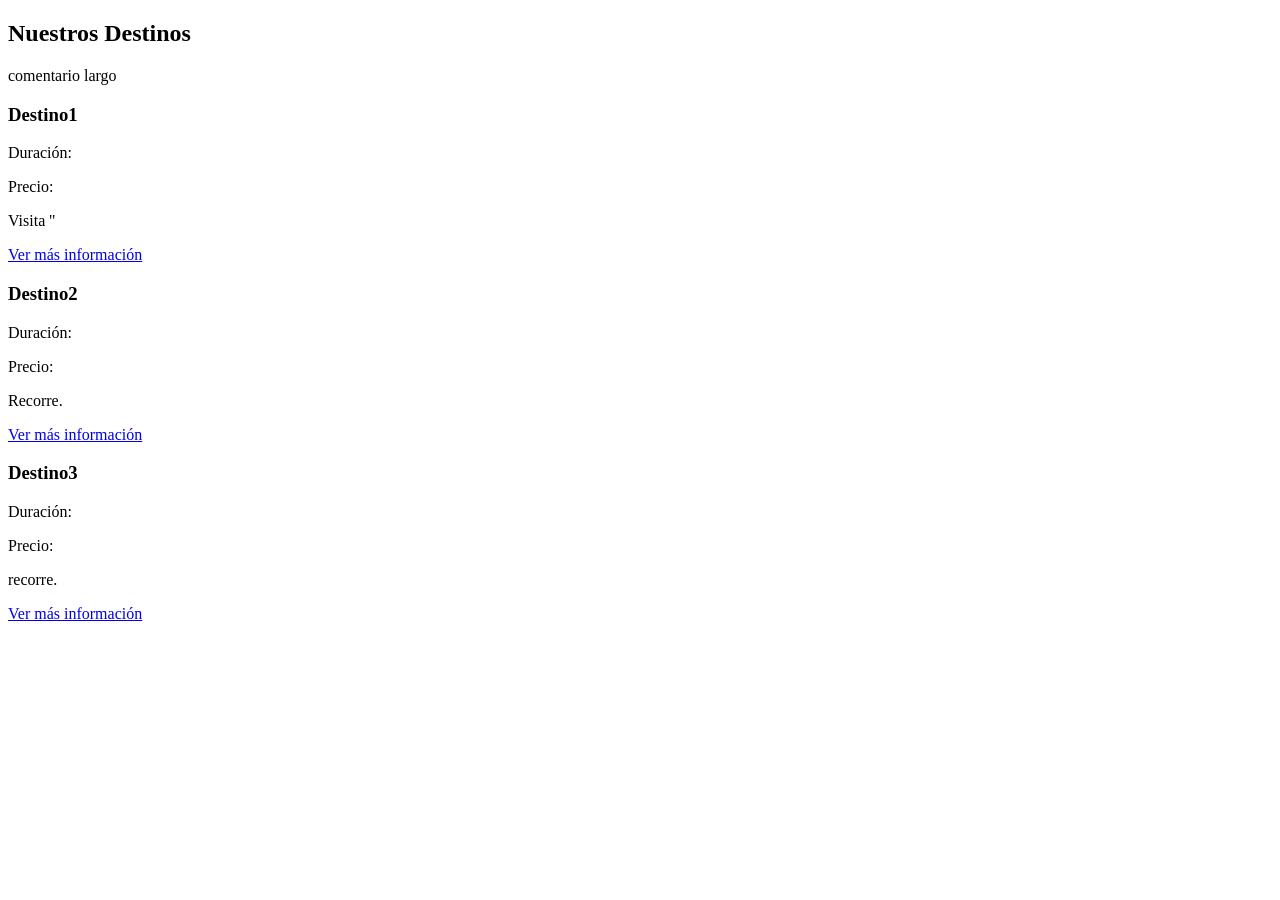
==== destinos.html @ 928f461d "Plantillas" ====
<!DOCTYPE html>
<html lang="es">
<head>
  <meta charset="UTF-8" />
  <meta name="viewport" content="width=device-width, initial-scale=1.0" />
  <title>Destinos - Viajes Horizonte</title>
  <link rel="stylesheet" href="estilos.css" />
</head>

<body>

<!--<header>
<nav>
      <ul>
        <li><a href="index.html">Inicio</a></li>
        <li><a href="destinos.html">Destinos</a></li>
        <li><a href="servicios.html">Servicios</a></li>
      </ul>
    </nav>
  </header> -->

  <main>
    <h2>Nuestros Destinos</h2>
    <p>comentario largo </p>

    <section>
      <h3>Destino1</h3>
      <p>Duración: </p>
      <p>Precio: </p>
      <p>Visita ''</p>
      <a href="#">Ver más información</a>
    </section>

    <section>
      <h3>Destino2</h3>
      <p>Duración:</p>
      <p>Precio: </p>
      <p>Recorre.</p>
      <a href="#">Ver más información</a>
    </section>

    <section>
      <h3>Destino3</h3>
      <p>Duración: </p>
      <p>Precio: </p>
      <p>recorre.</p>
      <a href="#">Ver más información</a>
    </section>

  </main>

</body>
</html>
---- estilos.css ----
/* ================================================================
   estilos.css — Hoja de estilos compartida del proyecto
   ================================================================
   INSTRUCCIONES:
   - Este fichero es COMÚN a todas las páginas del proyecto.
   - Todos los miembros del equipo añadirán sus estilos aquí.
   - Marcad cada sección con comentarios para tener un código organizado. 
   Por ejemplo como sigue a continuación, pero se puede modificar para adaptarse
   a vuestras necesidades
   ================================================================ */
/* ----------------------------------------------------------------
   1. ESTILOS GENERALES
   ---------------------------------------------------------------- */

/* TODO: Añadir estilos generales (fuente, colores base, márgenes...) */


/* ----------------------------------------------------------------
   2. CABECERA Y NAVEGACIÓN 
   ---------------------------------------------------------------- */

/* ----------------------------------------------------------------
   3. PIE DE PÁGINA (footer)
   ---------------------------------------------------------------- */


/* ----------------------------------------------------------------
   6. ESTILOS ESPECÍFICOS DE CADA PÁGINA
      (añadir una subsección por cada página del equipo)
   ---------------------------------------------------------------- */

/* --- Página: index.html --- */


/* --- Página: xxxxxx.html --- */


/* --- Página:  xxxxxx.html --- */
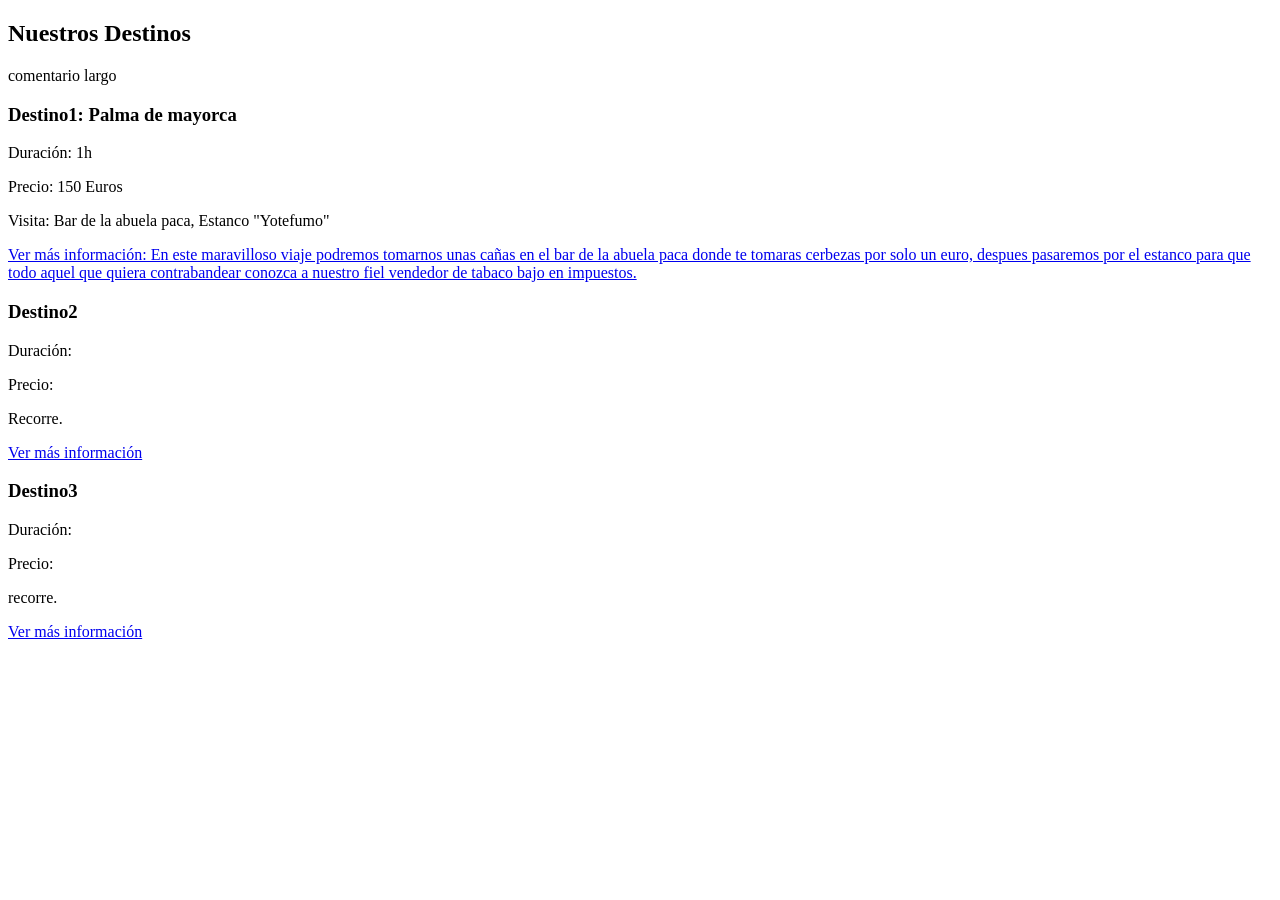
==== commit 333e0791: "destinos uno" ====
--- a/destinos.html
+++ b/destinos.html
@@ -24,11 +24,14 @@
     <p>comentario largo </p>
 
     <section>
-      <h3>Destino1</h3>
-      <p>Duración: </p>
-      <p>Precio: </p>
-      <p>Visita ''</p>
-      <a href="#">Ver más información</a>
+      <h3>Destino1: Palma de mayorca</h3>
+      <p>Duración: 1h </p>
+      <p>Precio: 150 Euros </p>
+      <p>Visita: Bar de la abuela paca, Estanco "Yotefumo"</p>
+      <a href="#">Ver más información: En este maravilloso viaje podremos tomarnos unas cañas en el bar de 
+        la abuela paca donde te tomaras cerbezas por solo un euro, despues pasaremos por el estanco para que todo
+        aquel que quiera contrabandear conozca a nuestro fiel vendedor de tabaco bajo en impuestos.
+      </a>
     </section>
 
     <section>
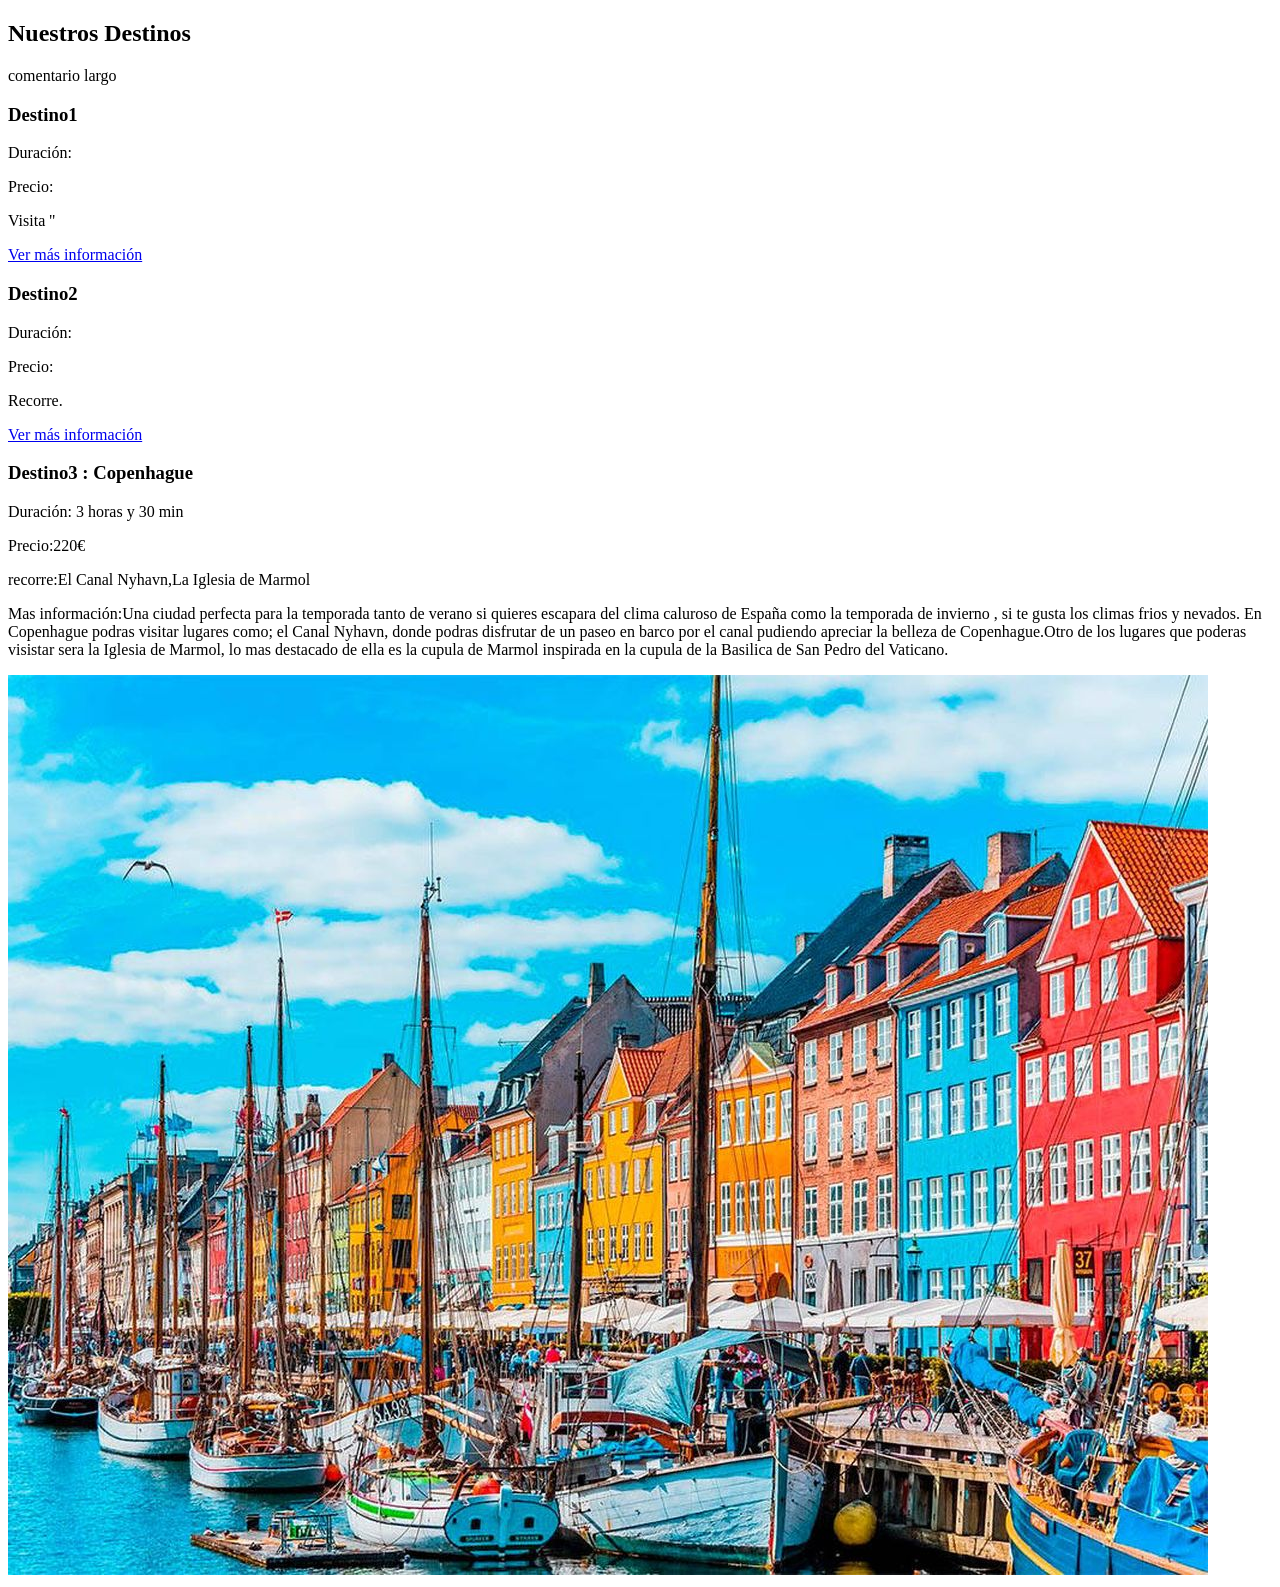
==== commit 9842f523: "Añadimos al 3 destino toda la informacion, mas añadimos una imagen " destino3"" ====
--- a/destinos.html
+++ b/destinos.html
@@ -24,14 +24,11 @@
     <p>comentario largo </p>
 
     <section>
-      <h3>Destino1: Palma de mayorca</h3>
-      <p>Duración: 1h </p>
-      <p>Precio: 150 Euros </p>
-      <p>Visita: Bar de la abuela paca, Estanco "Yotefumo"</p>
-      <a href="#">Ver más información: En este maravilloso viaje podremos tomarnos unas cañas en el bar de 
-        la abuela paca donde te tomaras cerbezas por solo un euro, despues pasaremos por el estanco para que todo
-        aquel que quiera contrabandear conozca a nuestro fiel vendedor de tabaco bajo en impuestos.
-      </a>
+      <h3>Destino1</h3>
+      <p>Duración: </p>
+      <p>Precio: </p>
+      <p>Visita ''</p>
+      <a href="#">Ver más información</a>
     </section>
 
     <section>
@@ -43,11 +40,17 @@
     </section>
 
     <section>
-      <h3>Destino3</h3>
-      <p>Duración: </p>
-      <p>Precio: </p>
-      <p>recorre.</p>
-      <a href="#">Ver más información</a>
+      <h3>Destino3 : Copenhague</h3>
+      <p>Duración: 3 horas y 30 min </p>
+      <p>Precio:220€ </p>
+      <p>recorre:El Canal Nyhavn,La Iglesia de Marmol </p>
+      <p>Mas información:Una ciudad perfecta para  la temporada tanto de verano  si quieres escapara 
+        del clima caluroso de España como la temporada de invierno , si te gusta los climas frios y nevados.
+        En Copenhague podras visitar lugares como; el Canal Nyhavn, donde podras disfrutar de un paseo en barco por el canal pudiendo apreciar
+        la belleza de Copenhague.Otro de los lugares que poderas visistar sera la Iglesia de Marmol, lo mas destacado de ella es la cupula de Marmol inspirada
+        en la cupula de la Basilica de San Pedro del Vaticano. 
+      </p>
+      <img src="destino3.jpg" alt="Copenhague">
     </section>
 
   </main>
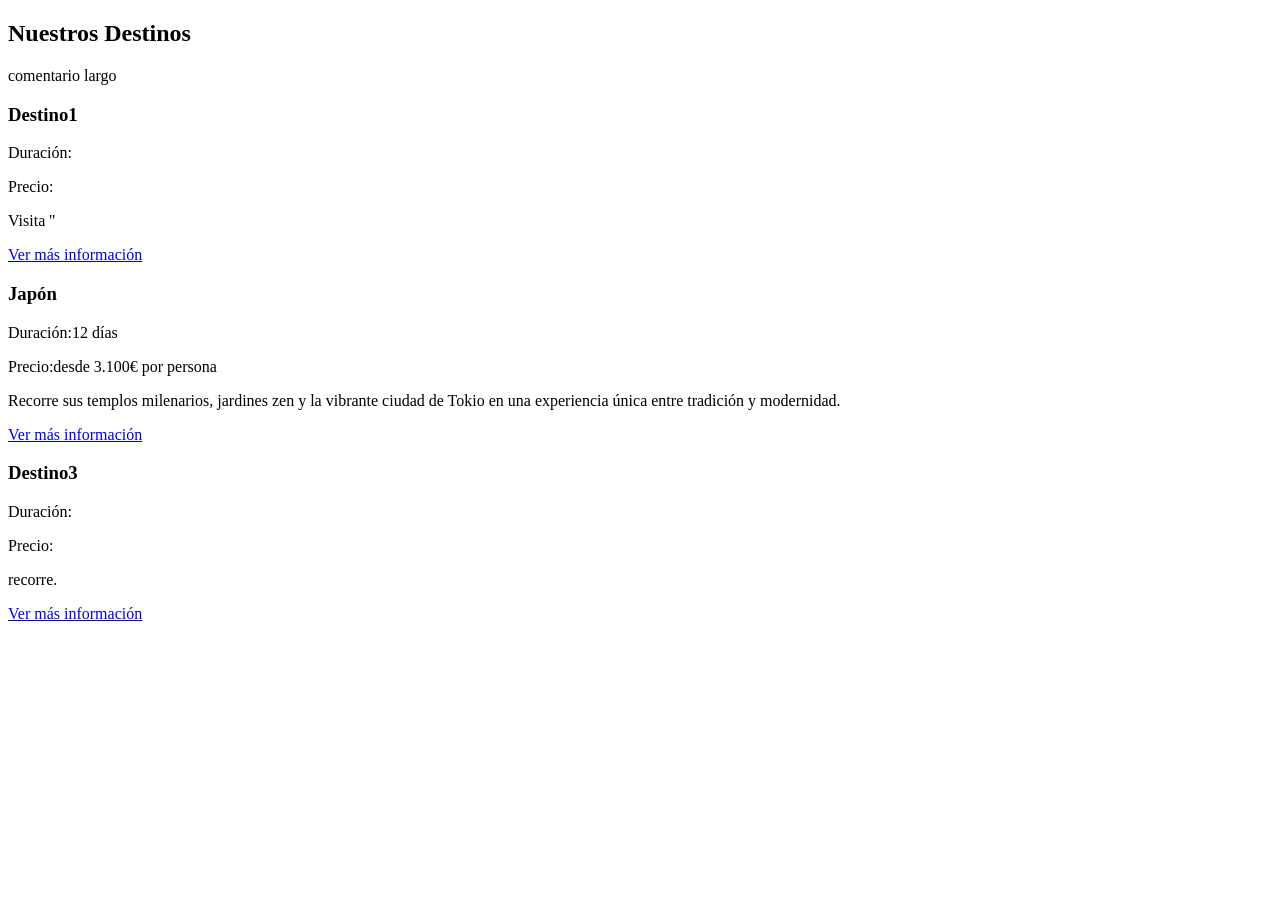
==== commit 5fa9412e: "Añado información del destino2(Japón)" ====
--- a/destinos.html
+++ b/destinos.html
@@ -32,25 +32,19 @@
     </section>
 
     <section>
-      <h3>Destino2</h3>
-      <p>Duración:</p>
-      <p>Precio: </p>
-      <p>Recorre.</p>
+      <h3>Japón</h3>
+      <p>Duración:12 días</p>
+      <p>Precio:desde 3.100€ por persona </p>
+      <p>Recorre sus templos milenarios, jardines zen y la vibrante ciudad de Tokio en una experiencia única entre tradición y modernidad.</p>
       <a href="#">Ver más información</a>
     </section>
 
     <section>
-      <h3>Destino3 : Copenhague</h3>
-      <p>Duración: 3 horas y 30 min </p>
-      <p>Precio:220€ </p>
-      <p>recorre:El Canal Nyhavn,La Iglesia de Marmol </p>
-      <p>Mas información:Una ciudad perfecta para  la temporada tanto de verano  si quieres escapara 
-        del clima caluroso de España como la temporada de invierno , si te gusta los climas frios y nevados.
-        En Copenhague podras visitar lugares como; el Canal Nyhavn, donde podras disfrutar de un paseo en barco por el canal pudiendo apreciar
-        la belleza de Copenhague.Otro de los lugares que poderas visistar sera la Iglesia de Marmol, lo mas destacado de ella es la cupula de Marmol inspirada
-        en la cupula de la Basilica de San Pedro del Vaticano. 
-      </p>
-      <img src="destino3.jpg" alt="Copenhague">
+      <h3>Destino3</h3>
+      <p>Duración: </p>
+      <p>Precio: </p>
+      <p>recorre.</p>
+      <a href="#">Ver más información</a>
     </section>
 
   </main>
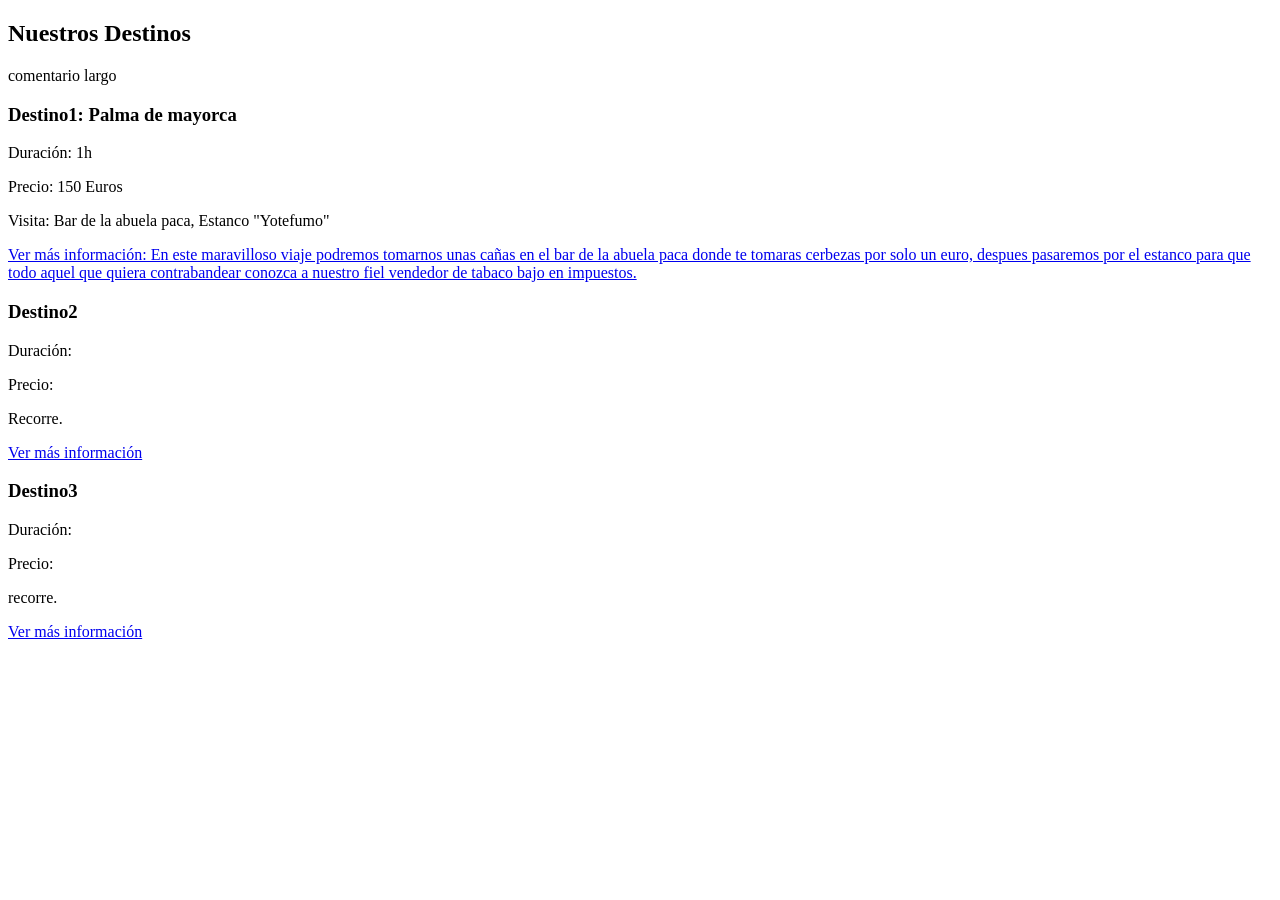
==== commit 2fdde6cd: "Merge branch 'feature/Destinos1' into develop" ====
--- a/destinos.html
+++ b/destinos.html
@@ -24,18 +24,21 @@
     <p>comentario largo </p>
 
     <section>
-      <h3>Destino1</h3>
-      <p>Duración: </p>
-      <p>Precio: </p>
-      <p>Visita ''</p>
-      <a href="#">Ver más información</a>
+      <h3>Destino1: Palma de mayorca</h3>
+      <p>Duración: 1h </p>
+      <p>Precio: 150 Euros </p>
+      <p>Visita: Bar de la abuela paca, Estanco "Yotefumo"</p>
+      <a href="#">Ver más información: En este maravilloso viaje podremos tomarnos unas cañas en el bar de 
+        la abuela paca donde te tomaras cerbezas por solo un euro, despues pasaremos por el estanco para que todo
+        aquel que quiera contrabandear conozca a nuestro fiel vendedor de tabaco bajo en impuestos.
+      </a>
     </section>
 
     <section>
-      <h3>Japón</h3>
-      <p>Duración:12 días</p>
-      <p>Precio:desde 3.100€ por persona </p>
-      <p>Recorre sus templos milenarios, jardines zen y la vibrante ciudad de Tokio en una experiencia única entre tradición y modernidad.</p>
+      <h3>Destino2</h3>
+      <p>Duración:</p>
+      <p>Precio: </p>
+      <p>Recorre.</p>
       <a href="#">Ver más información</a>
     </section>
 
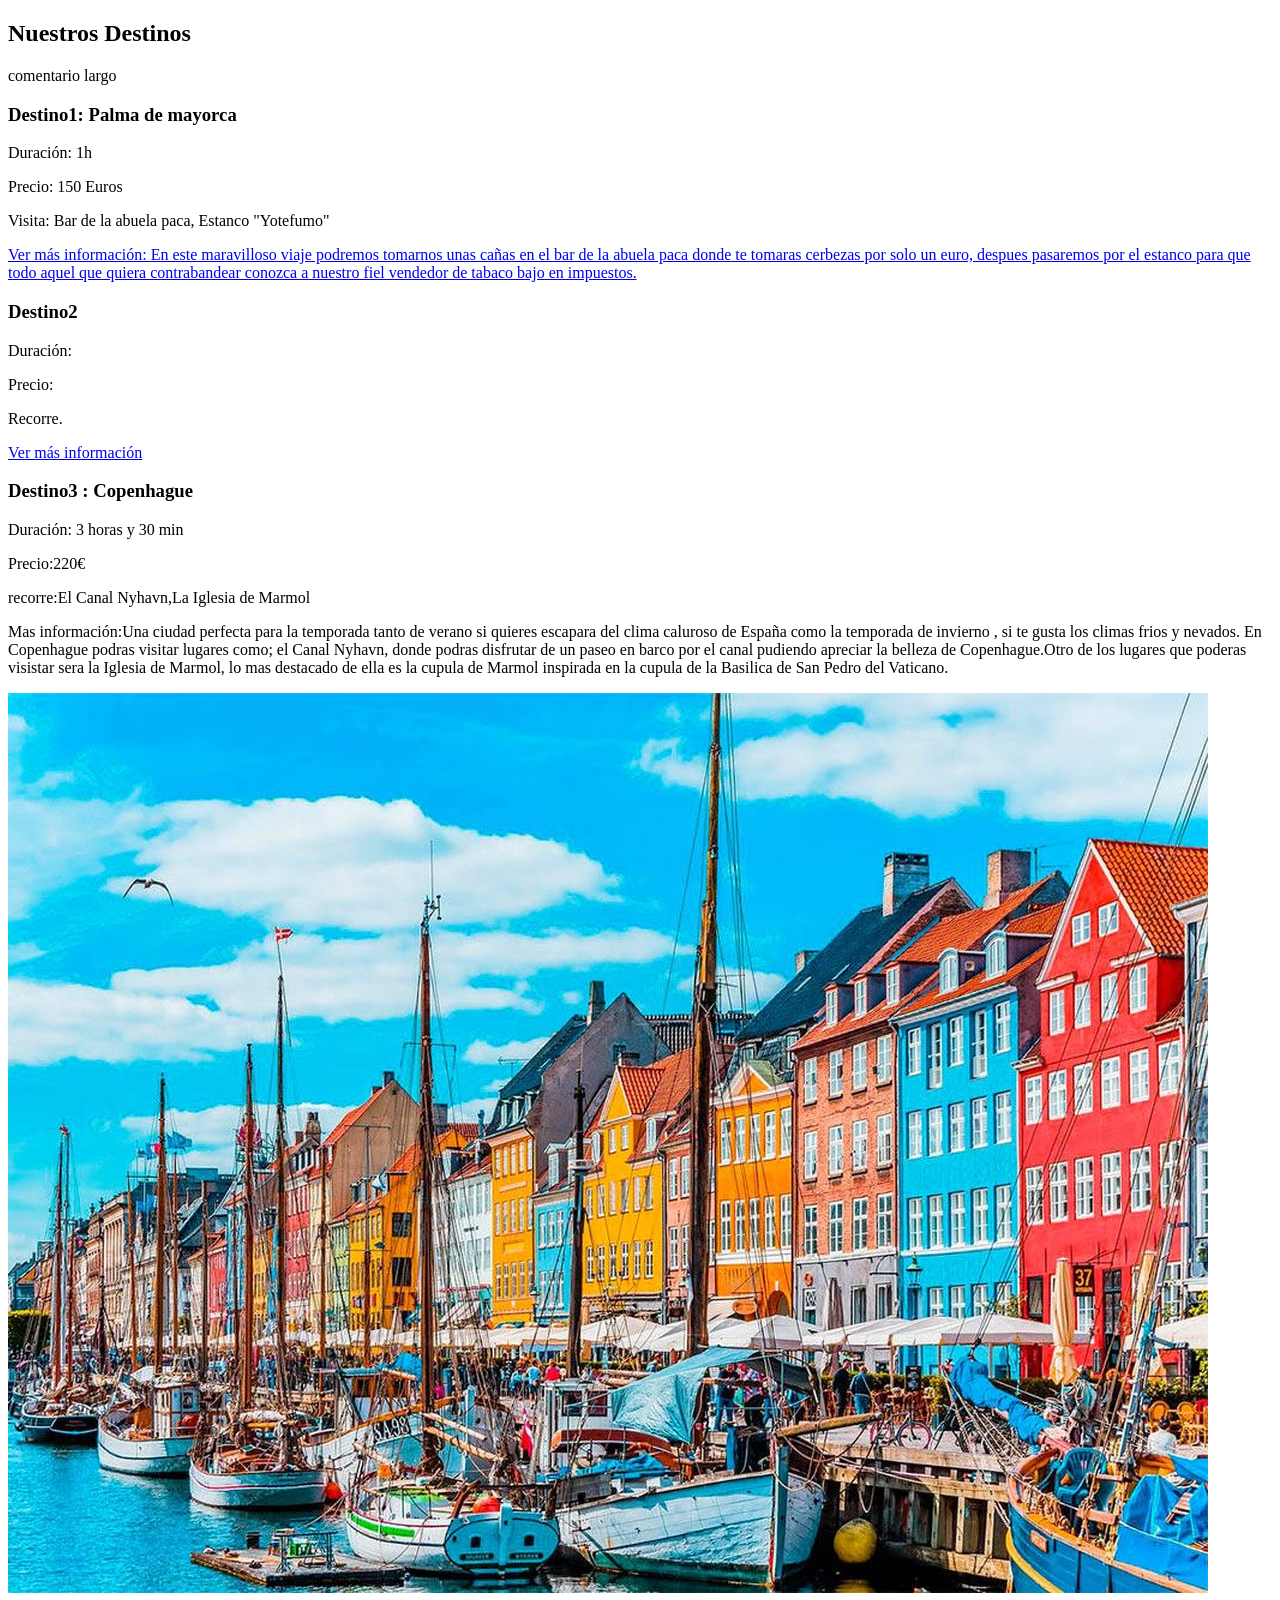
==== commit a6d4f8ef: "Merge branch 'feature/destinos3' into develop" ====
--- a/destinos.html
+++ b/destinos.html
@@ -43,11 +43,17 @@
     </section>
 
     <section>
-      <h3>Destino3</h3>
-      <p>Duración: </p>
-      <p>Precio: </p>
-      <p>recorre.</p>
-      <a href="#">Ver más información</a>
+      <h3>Destino3 : Copenhague</h3>
+      <p>Duración: 3 horas y 30 min </p>
+      <p>Precio:220€ </p>
+      <p>recorre:El Canal Nyhavn,La Iglesia de Marmol </p>
+      <p>Mas información:Una ciudad perfecta para  la temporada tanto de verano  si quieres escapara 
+        del clima caluroso de España como la temporada de invierno , si te gusta los climas frios y nevados.
+        En Copenhague podras visitar lugares como; el Canal Nyhavn, donde podras disfrutar de un paseo en barco por el canal pudiendo apreciar
+        la belleza de Copenhague.Otro de los lugares que poderas visistar sera la Iglesia de Marmol, lo mas destacado de ella es la cupula de Marmol inspirada
+        en la cupula de la Basilica de San Pedro del Vaticano. 
+      </p>
+      <img src="destino3.jpg" alt="Copenhague">
     </section>
 
   </main>
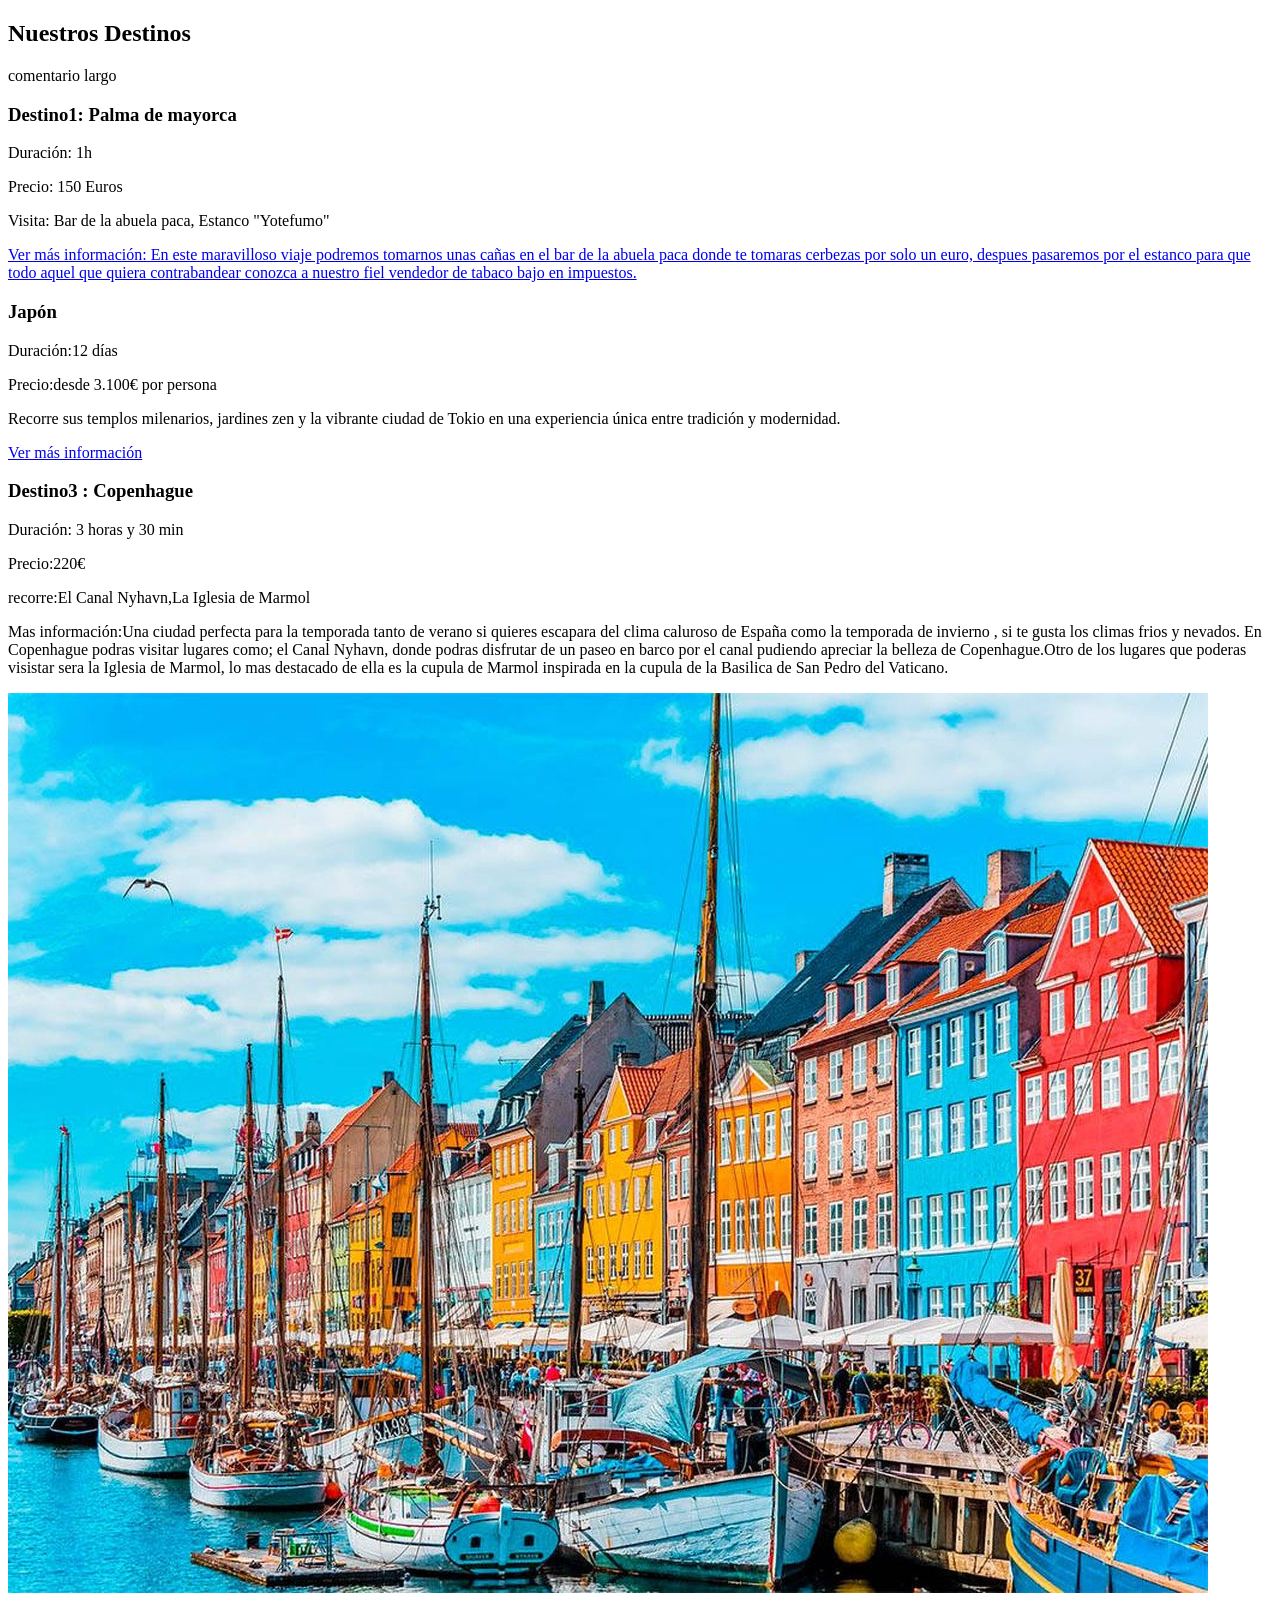
==== commit 953c228e: "Merge branch 'feature/destinos-Destino2' into develop" ====
--- a/destinos.html
+++ b/destinos.html
@@ -35,10 +35,10 @@
     </section>
 
     <section>
-      <h3>Destino2</h3>
-      <p>Duración:</p>
-      <p>Precio: </p>
-      <p>Recorre.</p>
+      <h3>Japón</h3>
+      <p>Duración:12 días</p>
+      <p>Precio:desde 3.100€ por persona </p>
+      <p>Recorre sus templos milenarios, jardines zen y la vibrante ciudad de Tokio en una experiencia única entre tradición y modernidad.</p>
       <a href="#">Ver más información</a>
     </section>
 
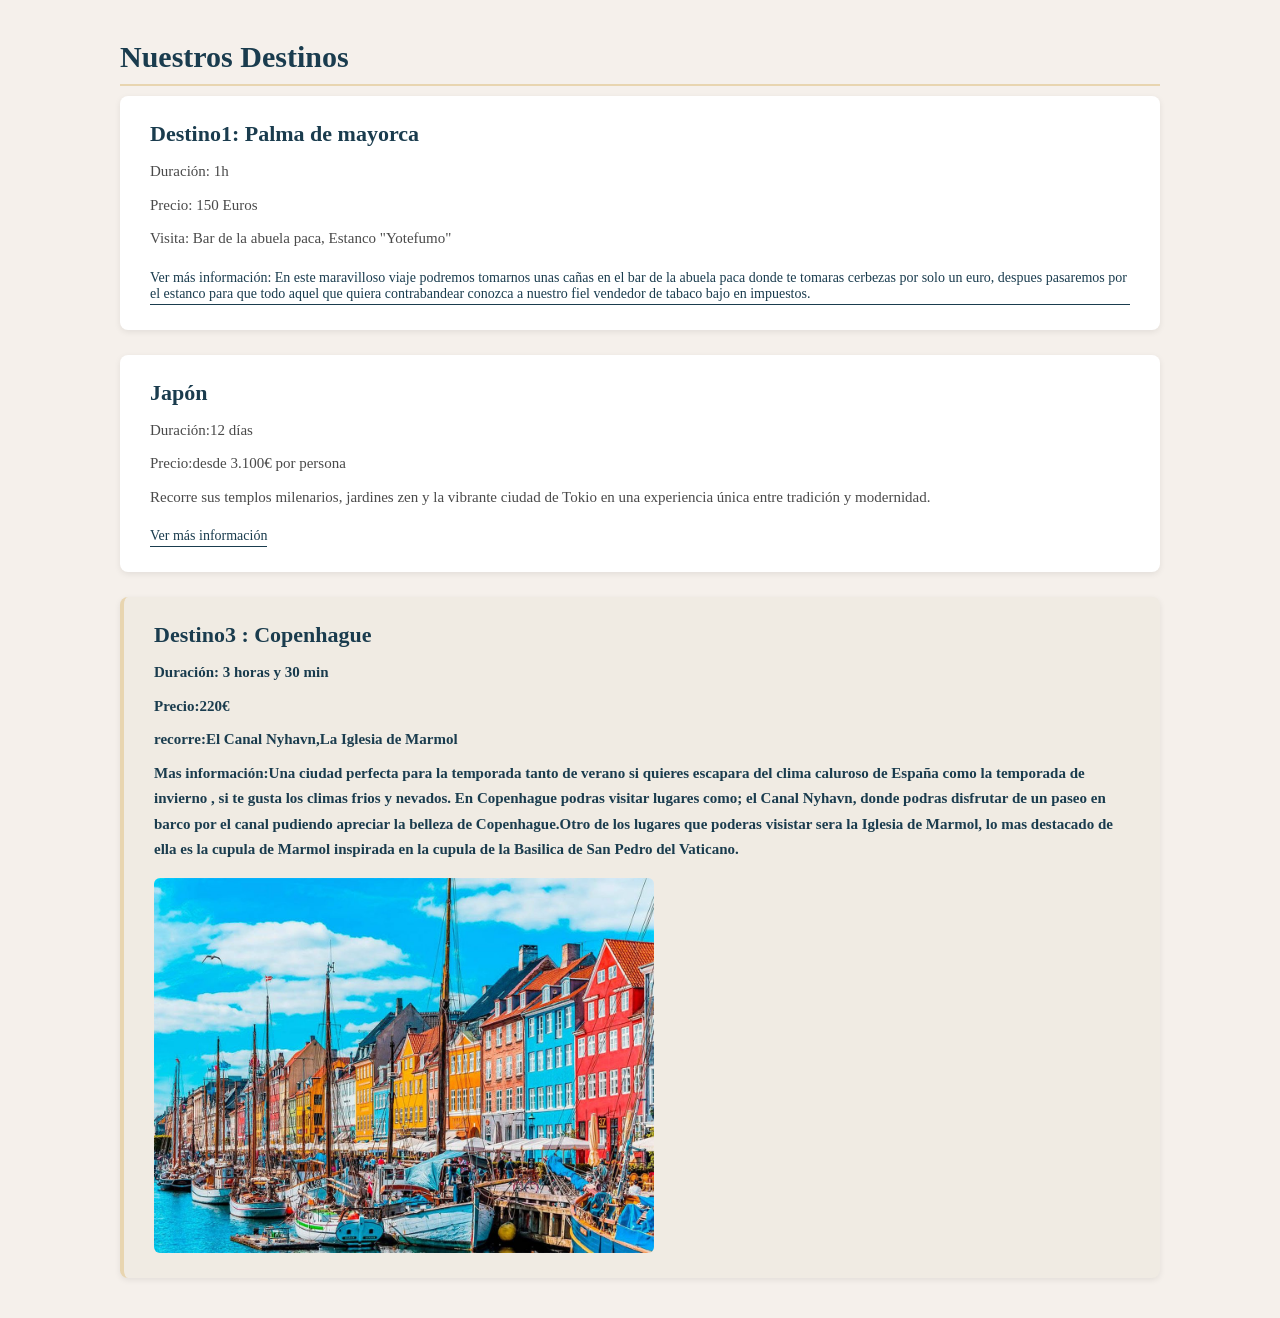
==== commit 18da6c20: "cambios de ultima hora destinos y servicios" ====
--- a/destinos.html
+++ b/destinos.html
@@ -21,7 +21,6 @@
 
   <main>
     <h2>Nuestros Destinos</h2>
-    <p>comentario largo </p>
 
     <section>
       <h3>Destino1: Palma de mayorca</h3>
--- a/estilos.css
+++ b/estilos.css
@@ -30,9 +30,812 @@
    ---------------------------------------------------------------- */
 
 /* --- Página: index.html --- */
+* {
+  margin: 0;
+  padding: 0;
+  box-sizing: border-box; /* Para que el padding no agrande los elementos */
+}
+ 
+/* Fuente y color de fondo general */
+body {
+  font-family: Georgia, serif;
+  background-color: #f5f0eb;
+  color: #2c2c2c;
+}
+ 
+ 
+/* ============================================================
+   CABECERA (HEADER)
+   ============================================================ */
+ 
+header {
+  background-color: #1a3c4e; /* Azul oscuro, tipo mar profundo */
+  color: white;
+  padding: 20px 40px;
+}
+ 
+/* Contenedor del header: logo a la izquierda, nav a la derecha */
+.header-contenido {
+  display: flex;
+  align-items: center;
+  justify-content: space-between;
+  flex-wrap: wrap; /* Para que no se rompa en pantallas pequeñas */
+  gap: 15px;
+}
+ 
+/* Estilo del nombre/logo de la agencia */
+.logo {
+  font-size: 28px;
+  letter-spacing: 2px;
+  color: #e8d5b0; /* Dorado arena */
+}
+ 
+ 
+/* ============================================================
+   NAVEGACIÓN
+   ============================================================ */
+ 
+nav {
+  display: flex;
+  align-items: center;
+  gap: 30px;
+  flex-wrap: wrap;
+}
+ 
+/* Quitamos los puntos de la lista */
+nav ul {
+  list-style: none;
+  display: flex;
+  gap: 20px;
+}
+ 
+/* Estilos de los enlaces del menú */
+nav ul li a {
+  color: white;
+  text-decoration: none;
+  font-size: 15px;
+  padding: 5px 0;
+  border-bottom: 2px solid transparent; /* Para el efecto hover */
+  transition: border-color 0.3s;
+}
+ 
+/* Efecto al pasar el ratón por un enlace */
+nav ul li a:hover {
+  border-bottom-color: #e8d5b0;
+}
+ 
+ 
+/* ============================================================
+   BUSCADOR
+   ============================================================ */
+ 
+.buscador {
+  display: flex;
+  gap: 8px;
+}
+ 
+.buscador input {
+  padding: 8px 14px;
+  border: none;
+  border-radius: 4px;
+  font-size: 14px;
+  width: 200px;
+}
+ 
+.buscador button {
+  padding: 8px 16px;
+  background-color: #e8d5b0; /* Dorado arena */
+  color: #1a3c4e;
+  border: none;
+  border-radius: 4px;
+  font-size: 14px;
+  cursor: pointer;
+  font-weight: bold;
+}
+ 
+.buscador button:hover {
+  background-color: #d4bc90;
+}
+ 
+ 
+/* ============================================================
+   CONTENIDO PRINCIPAL (MAIN)
+   ============================================================ */
+ 
+main {
+  max-width: 1100px;      /* No ocupa todo el ancho en pantallas grandes */
+  margin: 40px auto;      /* Centrado horizontalmente */
+  padding: 0 30px;
+}
+ 
+ 
+/* ============================================================
+   SECCIÓN DE BIENVENIDA
+   ============================================================ */
+ 
+.bienvenida {
+  text-align: center;
+  padding: 50px 20px;
+  border-bottom: 1px solid #d0c4b0;
+  margin-bottom: 40px;
+}
+ 
+.bienvenida h2 {
+  font-size: 32px;
+  color: #1a3c4e;
+  margin-bottom: 20px;
+}
+ 
+.bienvenida p {
+  font-size: 17px;
+  line-height: 1.7;   /* Espaciado entre líneas para mejor lectura */
+  color: #4a4a4a;
+  max-width: 650px;
+  margin: 0 auto 12px auto;
+}
+ 
+ 
+/* ============================================================
+   SECCIÓN DE TARJETAS
+   (Esta sección la compartirán los 3 HTML del proyecto)
+   Las tarjetas se colocarán en fila automáticamente
+   ============================================================ */
+ 
+.tarjetas {
+  display: flex;
+  flex-wrap: wrap;    /* Si no caben, bajan a la siguiente fila */
+  gap: 25px;
+  justify-content: center;
+  margin-bottom: 50px;
+}
+ 
+/* Estilo de cada tarjeta individual */
+.tarjeta {
+  background-color: white;
+  border-radius: 8px;
+  overflow: hidden;
+  width: 300px;
+  box-shadow: 0 2px 8px rgba(0, 0, 0, 0.1); /* Sombra suave */
+}
+ 
+/* Imagen dentro de la tarjeta */
+.tarjeta img {
+  width: 100%;
+  height: 180px;
+  object-fit: cover; /* La imagen cubre el espacio sin deformarse */
+}
+ 
+/* Texto dentro de la tarjeta */
+.tarjeta-info {
+  padding: 18px;
+}
+ 
+.tarjeta-info h3 {
+  font-size: 18px;
+  color: #1a3c4e;
+  margin-bottom: 8px;
+}
+ 
+.tarjeta-info p {
+  font-size: 14px;
+  color: #5a5a5a;
+  line-height: 1.6;
+}
+ 
+ 
+/* ============================================================
+   PIE DE PÁGINA (FOOTER)
+   ============================================================ */
+ 
+footer {
+  background-color: #1a3c4e;
+  color: #c8bba5;
+  text-align: center;
+  padding: 25px 20px;
+  font-size: 14px;
+}
+ 
+footer a {
+  color: #e8d5b0;
+  text-decoration: none;
+}
+ 
+footer a:hover {
+  text-decoration: underline;
+}
+ 
+ 
+/* ============================================================
+   PÁRRAFO DE CONTACTO (el que está fuera del footer)
+   ============================================================ */
+ 
+main + p,
+body > p {
+  background-color: #e8e0d4;
+  padding: 20px 40px;
+  font-size: 14px;
+  color: #4a4a4a;
+  line-height: 1.8;
+}
 
 
 /* --- Página: xxxxxx.html --- */
 
+* {
+  margin: 0;
+  padding: 0;
+  box-sizing: border-box;
+}
+ 
+body {
+  font-family: Georgia, serif;
+  background-color: #f5f0eb;
+  color: #2c2c2c;
+}
+ 
+header {
+  background-color: #1a3c4e;
+  color: white;
+  padding: 20px 40px;
+}
+ 
+.header-contenido {
+  display: flex;
+  align-items: center;
+  justify-content: space-between;
+  flex-wrap: wrap;
+  gap: 15px;
+}
+ 
+.logo {
+  font-size: 28px;
+  letter-spacing: 2px;
+  color: #e8d5b0; /* Dorado arena */
+}
+ 
+ 
+nav {
+  display: flex;
+  align-items: center;
+  gap: 30px;
+  flex-wrap: wrap;
+}
+
+nav ul {
+  list-style: none;
+  display: flex;
+  gap: 20px;
+}
+ 
+nav ul li a {
+  color: white;
+  text-decoration: none;
+  font-size: 15px;
+  padding: 5px 0;
+  border-bottom: 2px solid transparent;
+  transition: border-color 0.3s;
+}
+
+nav ul li a:hover {
+  border-bottom-color: #e8d5b0;
+}
+
+ 
+.buscador {
+  display: flex;
+  gap: 8px;
+}
+ 
+.buscador input {
+  padding: 8px 14px;
+  border: none;
+  border-radius: 4px;
+  font-size: 14px;
+  width: 200px;
+}
+ 
+.buscador button {
+  padding: 8px 16px;
+  background-color: #e8d5b0; /* Dorado arena */
+  color: #1a3c4e;
+  border: none;
+  border-radius: 4px;
+  font-size: 14px;
+  cursor: pointer;
+  font-weight: bold;
+}
+ 
+.buscador button:hover {
+  background-color: #d4bc90;
+}
+ 
+
+ 
+main {
+  max-width: 1100px;     
+  margin: 40px auto;      
+  padding: 0 30px;
+}
+
+ 
+.bienvenida {
+  text-align: center;
+  padding: 50px 20px;
+  border-bottom: 1px solid #d0c4b0;
+  margin-bottom: 40px;
+}
+ 
+.bienvenida h2 {
+  font-size: 32px;
+  color: #1a3c4e;
+  margin-bottom: 20px;
+}
+ 
+.bienvenida p {
+  font-size: 17px;
+  line-height: 1.7;  
+  color: #4a4a4a;
+  max-width: 650px;
+  margin: 0 auto 12px auto;
+}
+ 
+ 
+.tarjetas {
+  display: flex;
+  flex-wrap: wrap;  
+  gap: 25px;
+  justify-content: center;
+  margin-bottom: 50px;
+}
+ 
+.tarjeta {
+  background-color: white;
+  border-radius: 8px;
+  overflow: hidden;
+  width: 300px;
+  box-shadow: 0 2px 8px rgba(0, 0, 0, 0.1); 
+}
+
+.tarjeta img {
+  width: 100%;
+  height: 180px;
+  object-fit: cover; 
+}
+ 
+.tarjeta-info {
+  padding: 18px;
+}
+ 
+.tarjeta-info h3 {
+  font-size: 18px;
+  color: #1a3c4e;
+  margin-bottom: 8px;
+}
+ 
+.tarjeta-info p {
+  font-size: 14px;
+  color: #5a5a5a;
+  line-height: 1.6;
+}
+
+ 
+footer {
+  background-color: #1a3c4e;
+  color: #c8bba5;
+  text-align: center;
+  padding: 25px 20px;
+  font-size: 14px;
+}
+ 
+footer a {
+  color: #e8d5b0;
+  text-decoration: none;
+}
+ 
+footer a:hover {
+  text-decoration: underline;
+}
+ 
+
+ 
+main + p,
+body > p {
+  background-color: #e8e0d4;
+  padding: 20px 40px;
+  font-size: 14px;
+  color: #4a4a4a;
+  line-height: 1.8;
+}
+
+
+main h2 {
+  font-size: 30px;
+  color: #1a3c4e;
+  margin-bottom: 10px;
+  border-bottom: 2px solid #e8d5b0;
+  padding-bottom: 10px;
+}
+
+main > p {
+  font-size: 16px;
+  color: #5a5a5a;
+  margin-bottom: 35px;
+  line-height: 1.7;
+}
+ 
+main section {
+  background-color: white;
+  border-radius: 8px;
+  padding: 25px 30px;
+  margin-bottom: 25px; 
+  box-shadow: 0 2px 6px rgba(0, 0, 0, 0.08);
+}
+
+main section h3 {
+  font-size: 22px;
+  color: #1a3c4e;
+  margin-bottom: 12px;
+}
+
+main section p {
+  font-size: 15px;
+  color: #4a4a4a;
+  line-height: 1.7;
+  margin-bottom: 8px;
+}
+
+main section a {
+  display: inline-block;    
+  margin-top: 10px;
+  color: #1a3c4e;
+  font-size: 14px;
+  text-decoration: none;
+  border-bottom: 1px solid #1a3c4e; 
+  padding-bottom: 2px;
+}
+ 
+main section a:hover {
+  color: #c8a96e;
+  border-bottom-color: #c8a96e;
+}
+ 
+main section img {
+  display: block;        
+  margin-top: 15px;
+  width: 100%;
+  max-width: 500px;        
+  border-radius: 6px;
+  object-fit: cover;
+}
 
 /* --- Página:  xxxxxx.html --- */
+
+
+
+* {
+  margin: 0;
+  padding: 0;
+  box-sizing: border-box; /* Para que el padding no agrande los elementos */
+}
+ 
+/* Fuente y color de fondo general */
+body {
+  font-family: Georgia, serif;
+  background-color: #f5f0eb;
+  color: #2c2c2c;
+}
+ 
+ 
+/* ============================================================
+   CABECERA (HEADER)
+   ============================================================ */
+ 
+header {
+  background-color: #1a3c4e; /* Azul oscuro, tipo mar profundo */
+  color: white;
+  padding: 20px 40px;
+}
+ 
+/* Contenedor del header: logo a la izquierda, nav a la derecha */
+.header-contenido {
+  display: flex;
+  align-items: center;
+  justify-content: space-between;
+  flex-wrap: wrap; /* Para que no se rompa en pantallas pequeñas */
+  gap: 15px;
+}
+ 
+/* Estilo del nombre/logo de la agencia */
+.logo {
+  font-size: 28px;
+  letter-spacing: 2px;
+  color: #e8d5b0; /* Dorado arena */
+}
+ 
+ 
+/* ============================================================
+   NAVEGACIÓN
+   ============================================================ */
+ 
+nav {
+  display: flex;
+  align-items: center;
+  gap: 30px;
+  flex-wrap: wrap;
+}
+ 
+/* Quitamos los puntos de la lista */
+nav ul {
+  list-style: none;
+  display: flex;
+  gap: 20px;
+}
+ 
+/* Estilos de los enlaces del menú */
+nav ul li a {
+  color: white;
+  text-decoration: none;
+  font-size: 15px;
+  padding: 5px 0;
+  border-bottom: 2px solid transparent; /* Para el efecto hover */
+  transition: border-color 0.3s;
+}
+ 
+/* Efecto al pasar el ratón por un enlace */
+nav ul li a:hover {
+  border-bottom-color: #e8d5b0;
+}
+ 
+ 
+/* ============================================================
+   BUSCADOR
+   ============================================================ */
+ 
+.buscador {
+  display: flex;
+  gap: 8px;
+}
+ 
+.buscador input {
+  padding: 8px 14px;
+  border: none;
+  border-radius: 4px;
+  font-size: 14px;
+  width: 200px;
+}
+ 
+.buscador button {
+  padding: 8px 16px;
+  background-color: #e8d5b0; /* Dorado arena */
+  color: #1a3c4e;
+  border: none;
+  border-radius: 4px;
+  font-size: 14px;
+  cursor: pointer;
+  font-weight: bold;
+}
+ 
+.buscador button:hover {
+  background-color: #d4bc90;
+}
+ 
+ 
+/* ============================================================
+   CONTENIDO PRINCIPAL (MAIN)
+   ============================================================ */
+ 
+main {
+  max-width: 1100px;      /* No ocupa todo el ancho en pantallas grandes */
+  margin: 40px auto;      /* Centrado horizontalmente */
+  padding: 0 30px;
+}
+ 
+ 
+/* ============================================================
+   SECCIÓN DE BIENVENIDA
+   ============================================================ */
+ 
+.bienvenida {
+  text-align: center;
+  padding: 50px 20px;
+  border-bottom: 1px solid #d0c4b0;
+  margin-bottom: 40px;
+}
+ 
+.bienvenida h2 {
+  font-size: 32px;
+  color: #1a3c4e;
+  margin-bottom: 20px;
+}
+ 
+.bienvenida p {
+  font-size: 17px;
+  line-height: 1.7;   /* Espaciado entre líneas para mejor lectura */
+  color: #4a4a4a;
+  max-width: 650px;
+  margin: 0 auto 12px auto;
+}
+ 
+ 
+/* ============================================================
+   SECCIÓN DE TARJETAS
+   (Esta sección la compartirán los 3 HTML del proyecto)
+   Las tarjetas se colocarán en fila automáticamente
+   ============================================================ */
+ 
+.tarjetas {
+  display: flex;
+  flex-wrap: wrap;    /* Si no caben, bajan a la siguiente fila */
+  gap: 25px;
+  justify-content: center;
+  margin-bottom: 50px;
+}
+ 
+/* Estilo de cada tarjeta individual */
+.tarjeta {
+  background-color: white;
+  border-radius: 8px;
+  overflow: hidden;
+  width: 300px;
+  box-shadow: 0 2px 8px rgba(0, 0, 0, 0.1); /* Sombra suave */
+}
+ 
+/* Imagen dentro de la tarjeta */
+.tarjeta img {
+  width: 100%;
+  height: 180px;
+  object-fit: cover; /* La imagen cubre el espacio sin deformarse */
+}
+ 
+/* Texto dentro de la tarjeta */
+.tarjeta-info {
+  padding: 18px;
+}
+ 
+.tarjeta-info h3 {
+  font-size: 18px;
+  color: #1a3c4e;
+  margin-bottom: 8px;
+}
+ 
+.tarjeta-info p {
+  font-size: 14px;
+  color: #5a5a5a;
+  line-height: 1.6;
+}
+ 
+ 
+/* ============================================================
+   PIE DE PÁGINA (FOOTER)
+   ============================================================ */
+ 
+footer {
+  background-color: #1a3c4e;
+  color: #c8bba5;
+  text-align: center;
+  padding: 25px 20px;
+  font-size: 14px;
+}
+ 
+footer a {
+  color: #e8d5b0;
+  text-decoration: none;
+}
+ 
+footer a:hover {
+  text-decoration: underline;
+}
+ 
+ 
+/* ============================================================
+   PÁRRAFO DE CONTACTO (el que está fuera del footer)
+   ============================================================ */
+ 
+main + p,
+body > p {
+  background-color: #e8e0d4;
+  padding: 20px 40px;
+  font-size: 14px;
+  color: #4a4a4a;
+  line-height: 1.8;
+}
+ 
+ 
+/* ============================================================
+   PÁGINA DE DESTINOS (destinos.html)
+   Estos estilos son específicos para esa página
+   ============================================================ */
+ 
+/* Título principal de la página "Nuestros Destinos" */
+main h2 {
+  font-size: 30px;
+  color: #1a3c4e;
+  margin-bottom: 10px;
+  border-bottom: 2px solid #e8d5b0; /* Línea dorada debajo del título */
+  padding-bottom: 10px;
+}
+ 
+/* El párrafo de descripción que hay debajo del h2 */
+main > p {
+  font-size: 16px;
+  color: #5a5a5a;
+  margin-bottom: 35px;
+  line-height: 1.7;
+}
+ 
+/* Cada bloque de destino es una <section> dentro del main */
+main section {
+  background-color: white;
+  border-radius: 8px;
+  padding: 25px 30px;
+  margin-bottom: 25px; /* Separación entre destinos */
+  box-shadow: 0 2px 6px rgba(0, 0, 0, 0.08); /* Sombra suave */
+}
+ 
+/* Nombre del destino (h3) */
+main section h3 {
+  font-size: 22px;
+  color: #1a3c4e;
+  margin-bottom: 12px;
+}
+ 
+/* Los párrafos dentro de cada destino: duración, precio, etc. */
+main section p {
+  font-size: 15px;
+  color: #4a4a4a;
+  line-height: 1.7;
+  margin-bottom: 8px;
+}
+ 
+/* Enlace "Ver más información" */
+main section a {
+  display: inline-block;    /* Para que el margin funcione bien */
+  margin-top: 10px;
+  color: #1a3c4e;
+  font-size: 14px;
+  text-decoration: none;
+  border-bottom: 1px solid #1a3c4e; /* Subrayado manual más fino */
+  padding-bottom: 2px;
+}
+ 
+main section a:hover {
+  color: #c8a96e;
+  border-bottom-color: #c8a96e;
+}
+ 
+/* Imagen dentro de un destino (como la de Copenhague) */
+main section img {
+  display: block;           /* Para que no quede pegada al texto */
+  margin-top: 15px;
+  width: 100%;
+  max-width: 500px;         /* No se hace enorme en pantallas grandes */
+  border-radius: 6px;
+  object-fit: cover;
+}
+ 
+ 
+/* ============================================================
+   PÁGINA DE SERVICIOS (servicios.html)
+   La mayoría de estilos ya los heredan de la sección de
+   destinos (main h2, main section, main section h3, etc.)
+   Aquí solo añadimos lo que es distinto o nuevo
+   ============================================================ */
+ 
+/* La sección de DATOS DE CONTACTO la queremos destacar un poco
+   para diferenciarla del resto de secciones normales.
+   Le ponemos un borde izquierdo de color para que llame la atención */
+main section:last-child {
+  border-left: 4px solid #e8d5b0; /* Línea dorada a la izquierda */
+  background-color: #f0ebe3;      /* Fondo ligeramente distinto */
+}
+ 
+/* El h3 de contacto igual que los demás, no hace falta cambiarlo */
+ 
+/* Los datos de contacto (email, teléfono) en negrita para que
+   se lean bien de un vistazo */
+main section:last-child p {
+  font-weight: bold;
+  color: #1a3c4e;
+  font-size: 15px;
+}
+
